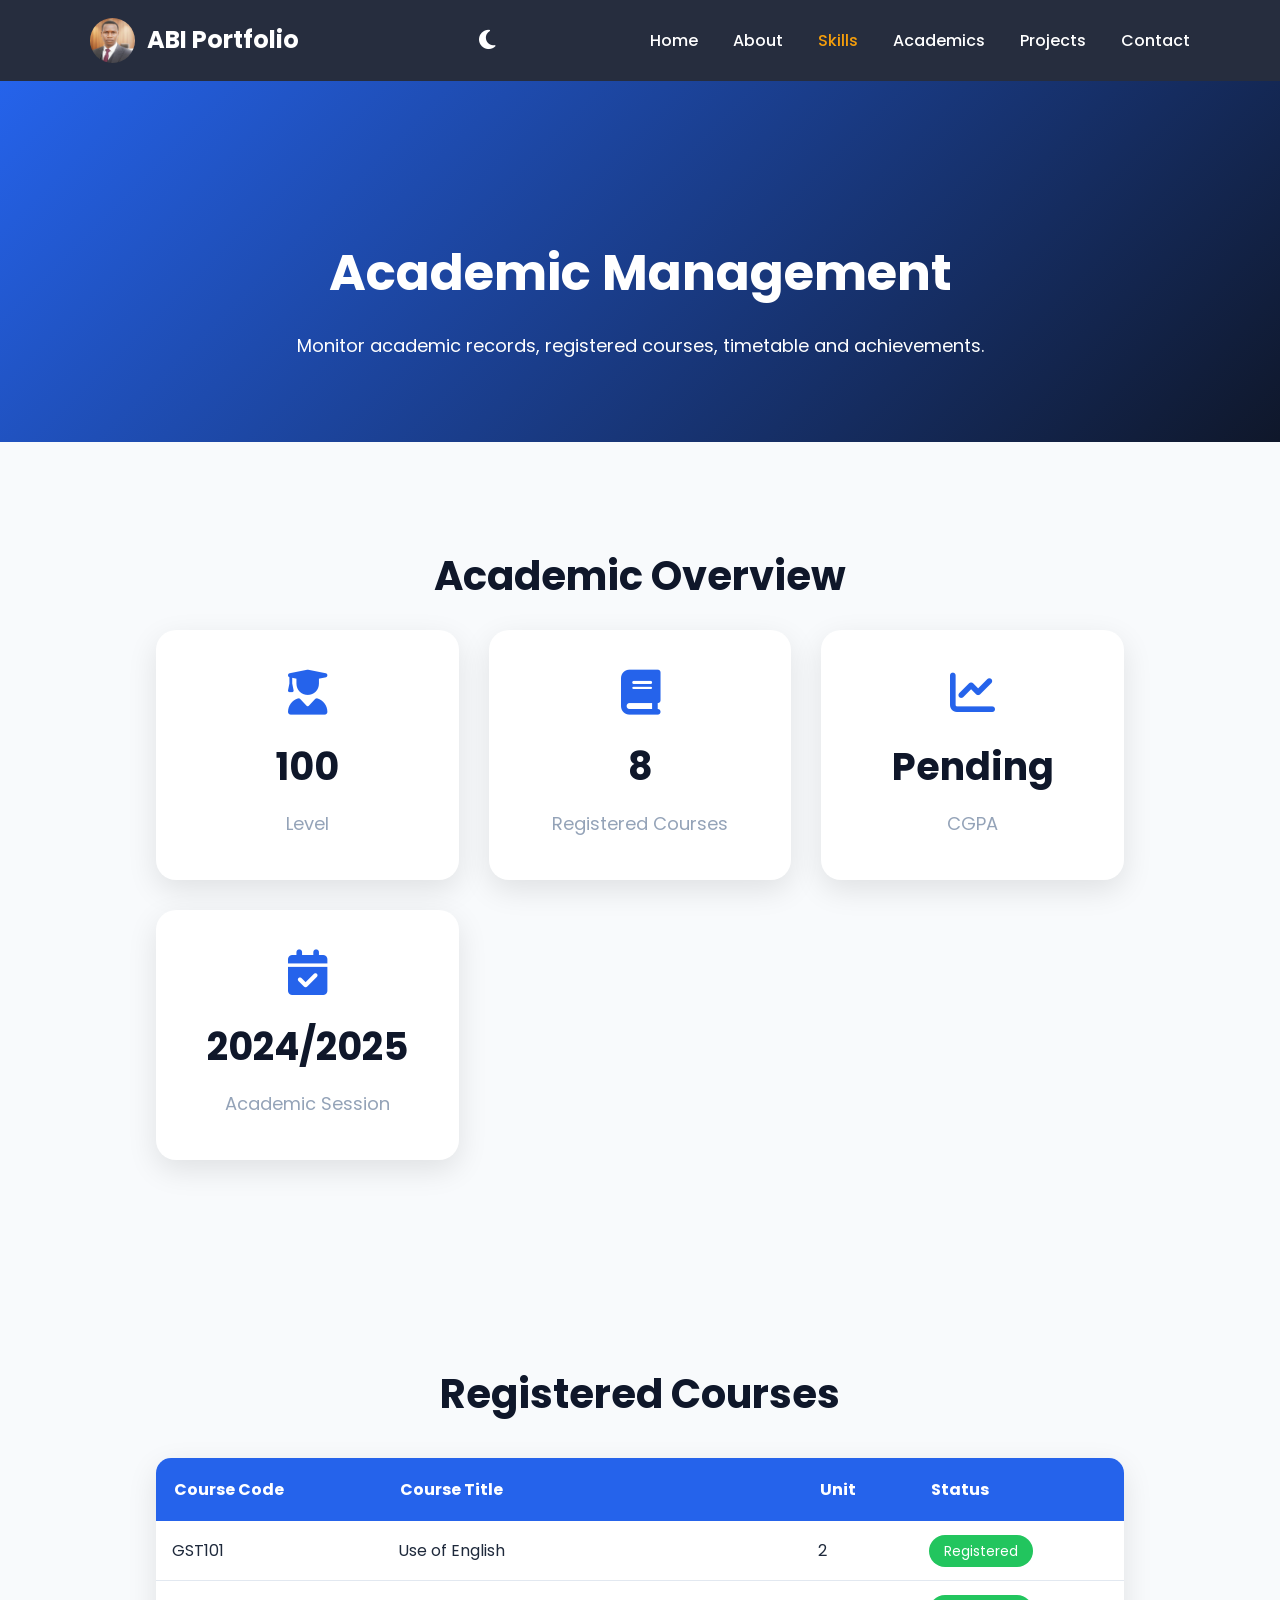
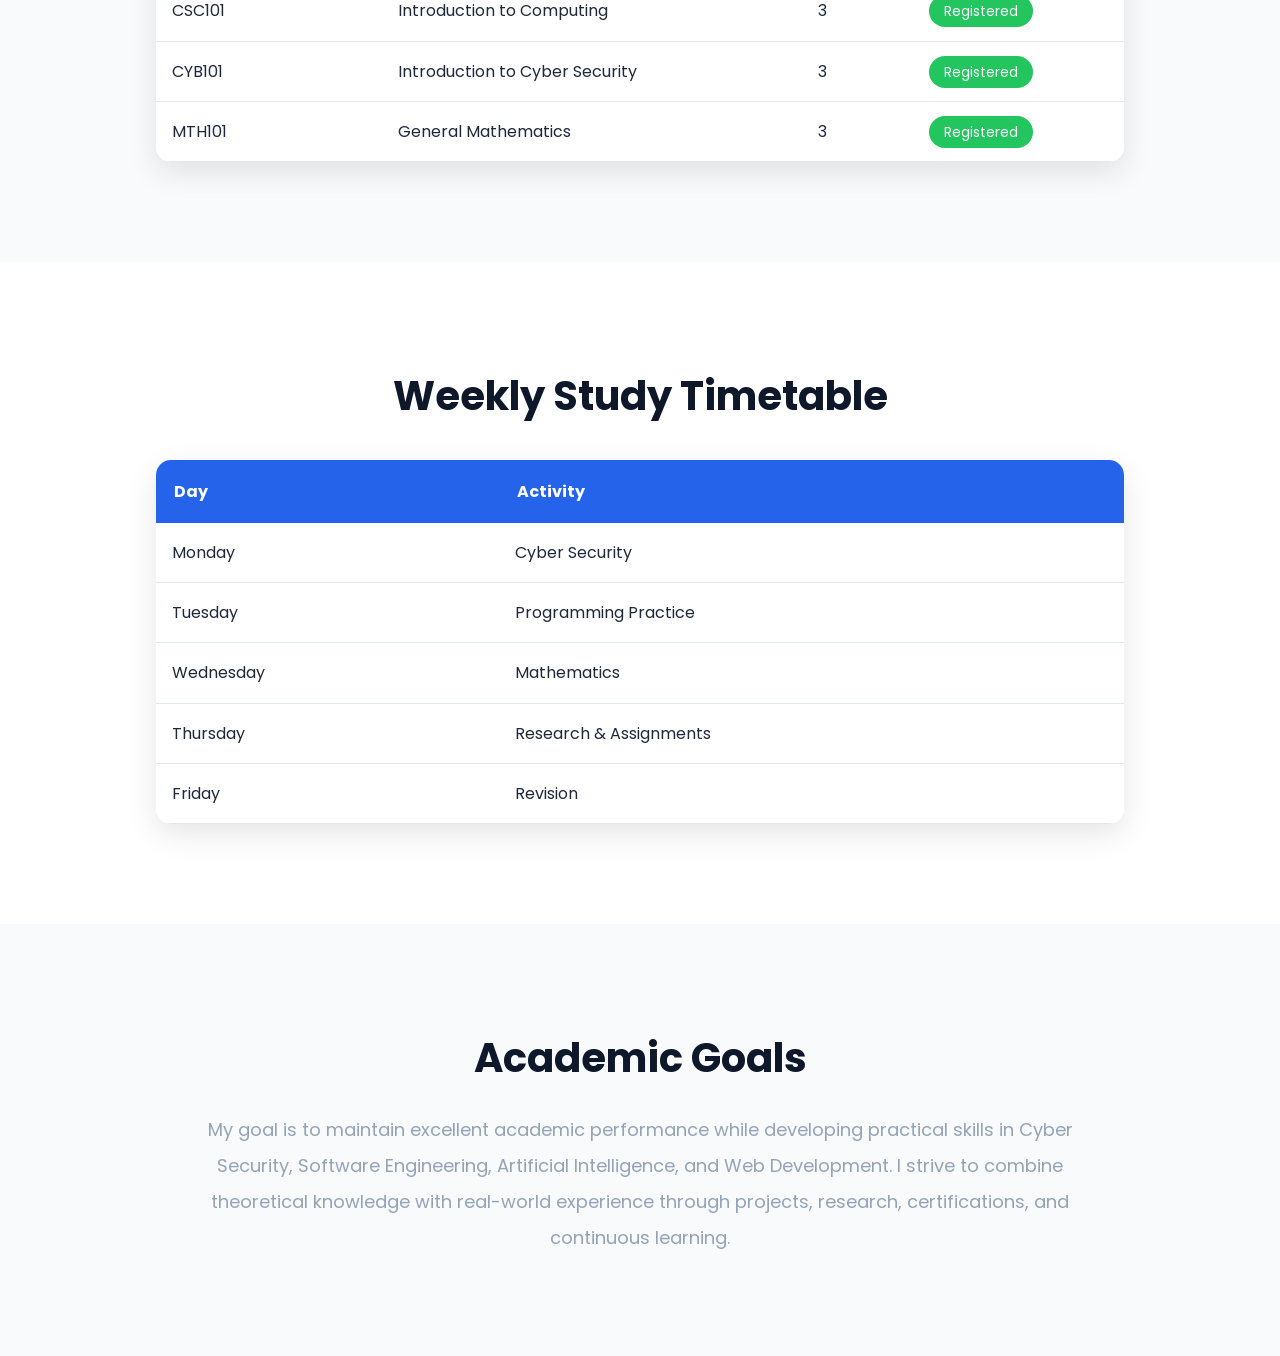
==== academics.html @ 2b416eb4 "Initial commit" ====
<!DOCTYPE html>
<html lang="en">
<head>
     <meta charset="UTF-8">
    <meta name="viewport" content="width=device-width, initial-scale=1.0">
<meta name="description" content="Academic portfolio of Adamu Bareruwa Ibrahim, a Cyber Security student at Miva Open University.">

<meta name="keywords" content="Cyber Security, Portfolio, Student, Miva Open University, Web Developer, Software Engineering">

<meta name="author" content="Adamu Bareruwa Ibrahim">

<link rel="icon" href="images/logo.png">
    <title>Adamu Bareruwa Ibrahim | Student Portfolio</title>

    <!-- CSS -->
    <link rel="stylesheet" href="css/style.css">

    <!-- Google Font -->
    <link href="https://fonts.googleapis.com/css2?family=Poppins:wght@300;400;500;600;700&display=swap"
        rel="stylesheet">

    <!-- Font Awesome -->
    <link rel="stylesheet"
        href="https://cdnjs.cloudflare.com/ajax/libs/font-awesome/6.7.2/css/all.min.css">
</head>
<body>
    <!-- ================= ACADEMICS BANNER ================= -->
<header>
    <nav class="navbar">

        <div class="logo">
            <img src="images/logo.png" alt="Logo">
            <span>ABI Portfolio</span>
        </div>

        <div class="theme-toggle">
            <i class="fas fa-moon"></i>
        </div>

        <ul class="nav-links">
            <li><a href="index.html">Home</a></li>
            <li><a href="about.html">About</a></li>
            <li><a href="skills.html" class="active">Skills</a></li>
            <li><a href="academics.html">Academics</a></li>
            <li><a href="projects.html">Projects</a></li>
            <li><a href="contact.html">Contact</a></li>
        </ul>

        <div class="menu-btn">
            <i class="fas fa-bars"></i>
        </div>

    </nav>
</header>
<section class="page-banner">

    <div class="container">

        <h1>Academic Management</h1>

        <p>
            Monitor academic records, registered courses, timetable and achievements.
        </p>

    </div>

</section>
<section class="academic-summary">

    <div class="container">

        <h2 class="section-title">Academic Overview</h2>

        <div class="stat-container">

            <div class="card">
                <i class="fas fa-user-graduate"></i>
                <h3>100</h3>
                <p>Level</p>
            </div>

            <div class="card">
                <i class="fas fa-book"></i>
                <h3>8</h3>
                <p>Registered Courses</p>
            </div>

            <div class="card">
                <i class="fas fa-chart-line"></i>
                <h3>Pending</h3>
                <p>CGPA</p>
            </div>

            <div class="card">
                <i class="fas fa-calendar-check"></i>
                <h3>2024/2025</h3>
                <p>Academic Session</p>
            </div>

        </div>

    </div>

</section>
<section class="courses">

    <div class="container">

        <h2 class="section-title">Registered Courses</h2>

        <div class="table-container">

            <table>

                <thead>

                    <tr>

                        <th>Course Code</th>
                        <th>Course Title</th>
                        <th>Unit</th>
                        <th>Status</th>

                    </tr>

                </thead>

                <tbody>

                    <tr>
                        <td>GST101</td>
                        <td>Use of English</td>
                        <td>2</td>
                        <td><span class="status">Registered</span></td>
                    </tr>

                    <tr>
                        <td>CSC101</td>
                        <td>Introduction to Computing</td>
                        <td>3</td>
                        <td><span class="status">Registered</span></td>
                    </tr>

                    <tr>
                        <td>CYB101</td>
                        <td>Introduction to Cyber Security</td>
                        <td>3</td>
                      <td><span class="status">Registered</span></td>
                    </tr>

                    <tr>
                        <td>MTH101</td>
                        <td>General Mathematics</td>
                        <td>3</td>
                       <td><span class="status">Registered</span></td>
                    </tr>

                </tbody>

            </table>

        </div>

    </div>

</section>
<section class="timetable">

    <div class="container">

        <h2 class="section-title">Weekly Study Timetable</h2>

        <div class="table-container">

            <table>

                <thead>

                    <tr>

                        <th>Day</th>
                        <th>Activity</th>

                    </tr>

                </thead>

                <tbody>

                    <tr>
                        <td>Monday</td>
                        <td>Cyber Security</td>
                    </tr>

                    <tr>
                        <td>Tuesday</td>
                        <td>Programming Practice</td>
                    </tr>

                    <tr>
                        <td>Wednesday</td>
                        <td>Mathematics</td>
                    </tr>

                    <tr>
                        <td>Thursday</td>
                        <td>Research & Assignments</td>
                    </tr>

                    <tr>
                        <td>Friday</td>
                        <td>Revision</td>
                    </tr>

                </tbody>

            </table>

        </div>

    </div>

</section>
<section class="career-objective">

    <div class="container">

        <h2 class="section-title">

            Academic Goals

        </h2>

        <p>

            My goal is to maintain excellent academic performance while developing
            practical skills in Cyber Security, Software Engineering, Artificial
            Intelligence, and Web Development. I strive to combine theoretical
            knowledge with real-world experience through projects, research,
            certifications, and continuous learning.

        </p>

    </div>

</section>

</body>
</html>
---- css/style.css ----
/* ===========================================================
   STUDENT PORTFOLIO WEBSITE
   Author: Adamu Bareruwa Ibrahim
   Version: 1.0
=========================================================== */


/* ==============================
   GOOGLE FONT
============================== */

@import url('https://fonts.googleapis.com/css2?family=Poppins:wght@300;400;500;600;700;800&display=swap');


/* ==============================
   CSS VARIABLES
============================== */

:root{

    --primary:#2563eb;

    --secondary:#0f172a;

    --accent:#f59e0b;

    --success:#22c55e;

    --danger:#ef4444;

    --white:#ffffff;

    --light:#f8fafc;

    --gray:#94a3b8;

    --text:#1e293b;

    --card:#ffffff;

    --shadow:0 10px 30px rgba(0,0,0,.10);

    --radius:15px;

    --transition:.35s ease;

}


/* Dark Theme */

body.dark{

    --light:#0f172a;

    --text:#f8fafc;

    --card:#1e293b;

    --gray:#cbd5e1;

}


/* ==============================
   RESET
============================== */

*{

    margin:0;

    padding:0;

    box-sizing:border-box;

}


html{

    scroll-behavior:smooth;

}


body{

    font-family:'Poppins',sans-serif;

    background:var(--light);

    color:var(--text);

    transition:.4s;

    line-height:1.7;

}


img{

    max-width:100%;

    display:block;

}


ul{

    list-style:none;

}


a{

    text-decoration:none;

    color:inherit;

}


button{

    cursor:pointer;

    border:none;

    outline:none;

}


input,
textarea{

    font-family:'Poppins',sans-serif;

}


/* ==============================
   REUSABLE CLASSES
============================== */

.container{

    width:90%;

    max-width:1200px;

    margin:auto;

}


.section{

    padding:90px 0;

}


.section-title{

    font-size:40px;

    text-align:center;

    margin-bottom:20px;

    color:var(--secondary);

}


.section-subtitle{

    text-align:center;

    color:var(--gray);

    margin-bottom:60px;

}

/* ==============================
   CUSTOM SCROLLBAR
============================== */

::-webkit-scrollbar{

    width:10px;

}

::-webkit-scrollbar-track{

    background:var(--light);

}

::-webkit-scrollbar-thumb{

    background:var(--primary);

    border-radius:20px;

}

::-webkit-scrollbar-thumb:hover{

    background:#1d4ed8;

}


/* ==============================
   TEXT SELECTION
============================== */

::selection{

    background:var(--primary);

    color:white;

}

/* ==============================
   PROGRESS BAR
============================== */

.scroll-progress{
    position:fixed;
    top:0;
    left:0;
    width:0;
    height:5px;
    background:linear-gradient(to right,var(--primary),var(--accent));
    z-index:99999;
}
/* ==============================
   HEADER
============================== */

header{

  /*  position:fixed;*/

    top:0;

    left:0;

    width:100%;

    z-index:999;

    background:rgba(15,23,42,.90);

    backdrop-filter:blur(12px);

}


.navbar{

    display:flex;

    justify-content:space-between;

    align-items:center;

    padding:18px 7%;

}


.logo{

    display:flex;

    align-items:center;

    gap:12px;

    color:white;

    font-size:24px;

    font-weight:700;

}


.logo img{

    width:45px;

    height:45px;

    border-radius:50%;

}

/* ===========================================================
   NAVIGATION MENU
=========================================================== */

.nav-links{

    display:flex;

    align-items:center;

    gap:35px;

}

.nav-links li{

    position:relative;

}

.nav-links a{

    color:white;

    font-size:16px;

    font-weight:500;

    transition:var(--transition);

}

.nav-links a:hover{

    color:var(--accent);

}

.nav-links a.active{

    color:var(--accent);

}

.nav-links a::after{

    content:"";

    position:absolute;

    left:0;

    bottom:-8px;

    width:0;

    height:3px;

    background:var(--accent);

    border-radius:20px;

    transition:var(--transition);

}

.nav-links a:hover::after{

    width:100%;

}

.menu-btn{

    display:none;

    color:white;

    font-size:28px;

    cursor:pointer;

}

.theme-toggle{

    color:white;

    font-size:22px;

    cursor:pointer;

    margin-left:25px;

    transition:var(--transition);

}

.theme-toggle:hover{

    color:var(--accent);

}

/* ===========================================================
   HERO SECTION
=========================================================== */

.hero{

    min-height:100vh;

    display:grid;

    grid-template-columns:1fr 1fr;

    align-items:center;

    gap:60px;

    padding:120px 8% 80px;

}

.hero-text h3{

    color:var(--primary);

    font-size:25px;

    margin-bottom:10px;

}

.hero-text h1{

    font-size:60px;

    line-height:1.2;

    margin-bottom:15px;

}

.hero-text h2{

    color:var(--gray);

    font-size:28px;

    margin-bottom:25px;

}

.hero-text p{

    font-size:18px;

    color:var(--text);

    margin-bottom:35px;

}
/* ===========================================================
   HERO BUTTONS
=========================================================== */

.hero-buttons{

    display:flex;

    flex-wrap:wrap;

    gap:15px;

    margin-bottom:30px;

}

.btn{

    display:inline-flex;

    align-items:center;

    justify-content:center;

    gap:10px;

    padding:15px 30px;

    border-radius:50px;

    background:var(--primary);

    color:white;

    font-weight:600;

    transition:var(--transition);

    box-shadow:var(--shadow);

}

.btn:hover{

    transform:translateY(-6px);

    background:#1d4ed8;

}

.btn-outline{

    background:transparent;

    border:2px solid var(--primary);

    color:var(--primary);

}

.btn-outline:hover{

    color:white;

    background:var(--primary);

}
/* ===========================================================
   SOCIAL ICONS
=========================================================== */

.social-icons{

    display:flex;

    gap:20px;

}

.social-icons a{

    width:55px;

    height:55px;

    display:flex;

    justify-content:center;

    align-items:center;

    border-radius:50%;

    background:var(--card);

    color:var(--primary);

    font-size:22px;

    box-shadow:var(--shadow);

    transition:var(--transition);

}

.social-icons a:hover{

    transform:translateY(-8px) rotate(360deg);

    background:var(--primary);

    color:white;

}
/* ===========================================================
   HERO IMAGE
=========================================================== */

.hero-image{

    display:flex;

    justify-content:center;

}

.hero-image img{

    width:370px;

    height:370px;

    object-fit:cover;

    border-radius:50%;

    border:8px solid var(--primary);

    box-shadow:0 20px 40px rgba(37,99,235,.35);

    animation:float 4s ease-in-out infinite;

}

/* ===========================================================
   ANIMATIONS
=========================================================== */

@keyframes float{

0%{

transform:translateY(0);

}

50%{

transform:translateY(-18px);

}

100%{

transform:translateY(0);

}

}
/* ===========================================================
   PROGRESS BAR ANIMATION
=========================================================== */

@keyframes growBar{

    from{

        width:0;

    }

}
/* ===========================================================
   ABOUT PREVIEW
=========================================================== */

.about-preview{

    padding:100px 8%;

    background:var(--card);

}

.about-preview h2{

    text-align:center;

    font-size:38px;

    color:var(--secondary);

    margin-bottom:25px;

}

.about-preview p{

    max-width:900px;

    margin:auto;

    text-align:center;

    font-size:18px;

    color:var(--gray);

    line-height:2;

}
/* ===========================================================
   STATISTICS
=========================================================== */

.stats{

    padding:100px 8%;

}

.stats h2{

    text-align:center;

    font-size:38px;

    margin-bottom:50px;

}

.stat-container{

    display:grid;

    grid-template-columns:repeat(auto-fit,minmax(220px,1fr));

    gap:30px;

}

/* ===========================================================
   STAT CARDS
=========================================================== */

.card{

    background:var(--card);

    padding:40px 25px;

    border-radius:20px;

    text-align:center;

    box-shadow:var(--shadow);

    transition:var(--transition);

}

.card:hover{

    transform:translateY(-12px);

}

.card i{

    font-size:45px;

    color:var(--primary);

    margin-bottom:20px;

}

.card h3{

    font-size:38px;

    color:var(--secondary);

    margin-bottom:10px;

}

.card p{

    color:var(--gray);

    font-size:18px;

}

/* ===========================================================
   FEATURED SKILLS
=========================================================== */

.skills-home{

    padding:100px 8%;

    background:var(--card);

}

.skills-home h2{

    text-align:center;

    font-size:38px;

    margin-bottom:50px;

}

/* ===========================================================
   SKILLS GRID
=========================================================== */

.skills-grid{

    display:grid;

    grid-template-columns:repeat(auto-fit,minmax(180px,1fr));

    gap:25px;

}

.skills-grid div{

    background:linear-gradient(135deg,var(--primary),#1d4ed8);

    color:white;

    padding:25px;

    border-radius:18px;

    text-align:center;

    font-size:18px;

    font-weight:600;

    transition:var(--transition);

    cursor:pointer;

}

.skills-grid div:hover{

    transform:translateY(-10px);

    box-shadow:var(--shadow);

}

/* ===========================================================
   FOOTER
=========================================================== */

footer{

    background:var(--secondary);

    color:white;

    text-align:center;

    padding:60px 20px;

}

footer h2{

    font-size:30px;

    margin-bottom:10px;

}

footer p{

    color:#cbd5e1;

    margin:10px 0;

}

.social-links{

    display:flex;

    justify-content:center;

    gap:20px;

    margin:25px 0;

}

.social-links a{

    width:50px;

    height:50px;

    display:flex;

    justify-content:center;

    align-items:center;

    border-radius:50%;

    background:white;

    color:var(--primary);

    font-size:20px;

    transition:var(--transition);

}

.social-links a:hover{

    background:var(--accent);

    color:white;

}

/* ===========================================================
   BACK TO TOP BUTTON
=========================================================== */

#topBtn{

    position:fixed;

    bottom:25px;

    right:25px;

    width:50px;

    height:50px;

    border:none;

    border-radius:50%;

    background:var(--primary);

    color:white;

    font-size:20px;

    cursor:pointer;

    display:none;

    box-shadow:var(--shadow);

    transition:var(--transition);

}

#topBtn:hover{

    background:var(--accent);

    transform:translateY(-6px);

}
/* ===========================================================
   RESPONSIVE DESIGN
=========================================================== */
@media(max-width:768px){

.projects-grid{

grid-template-columns:1fr;

}

.project-card img{

height:200px;

}

}

@media(max-width:992px){

.hero{

grid-template-columns:1fr;

text-align:center;

}

.hero-buttons{

justify-content:center;

}

.social-icons{

justify-content:center;

}

.hero-image{

margin-top:40px;

}

}

@media(max-width:768px){

.menu-btn{

display:block;

}

.nav-links{

display:none;

position:absolute;

top:80px;

right:5%;

width:220px;

padding:20px;

background:var(--secondary);

border-radius:15px;

flex-direction:column;

}

.nav-links.show{

display:flex;

}

.hero h1{

font-size:42px;

}

.hero h2{

font-size:22px;

}

}

@media(max-width:480px){

.hero{

padding-top:140px;

}

.hero h1{

font-size:34px;

}

.hero-image img{

width:260px;

height:260px;

}

.section-title{

font-size:30px;

}

}
@media(max-width:768px){

.about-grid{

grid-template-columns:1fr;

text-align:center;

}

.about-image img{

width:250px;

height:250px;

}

.page-banner h1{

font-size:38px;

}

}
@media(max-width:768px){

.skill-title{

flex-direction:column;

gap:8px;

}

}
@media(max-width:768px){

table{

font-size:14px;

}

table th,
table td{

padding:12px;

}

}

/* ==========================================
   BUTTON RIPPLE EFFECT
========================================== */

.btn{

position:relative;

overflow:hidden;

}

.ripple{

position:absolute;

border-radius:50%;

transform:scale(0);

background:rgba(255,255,255,.5);

animation:ripple .6s linear;

pointer-events:none;

}

@keyframes ripple{

to{

transform:scale(4);

opacity:0;

}

}
/* ===========================================================
   PAGE BANNER
=========================================================== */

.page-banner{

    background:linear-gradient(135deg,var(--primary),var(--secondary));

    color:white;

    text-align:center;

    padding:150px 20px 80px;

}

.page-banner h1{

    font-size:50px;

    margin-bottom:15px;

}

.page-banner p{

    font-size:18px;

    max-width:700px;

    margin:auto;

}


/* ===========================================================
   ABOUT PAGE
=========================================================== */

.about-page{

    padding:100px 8%;

}

.about-grid{

    display:grid;

    grid-template-columns:1fr 2fr;

    gap:50px;

    align-items:center;

}

.about-image{

    text-align:center;

}

.about-image img{

    width:320px;

    height:320px;

    border-radius:50%;

    object-fit:cover;

    border:8px solid var(--primary);

    box-shadow:var(--shadow);

}

.about-content h2{

    font-size:38px;

    margin-bottom:20px;

}

.about-content p{

    font-size:18px;

    color:var(--gray);

    line-height:2;

}


/* ===========================================================
   PERSONAL INFORMATION
=========================================================== */

.personal-info{

    padding:80px 8%;

    background:var(--card);

}

.info-grid{

    display:grid;

    grid-template-columns:repeat(auto-fit,minmax(250px,1fr));

    gap:25px;

}

.info-card{

    background:var(--light);

    padding:30px;

    border-radius:15px;

    box-shadow:var(--shadow);

    transition:var(--transition);

}

.info-card:hover{

    transform:translateY(-8px);

}

.info-card h3{

    color:var(--primary);

    margin-bottom:10px;

}


/* ===========================================================
   CAREER OBJECTIVE
=========================================================== */

.career-objective{

    padding:100px 8%;

    text-align:center;

}

.career-objective p{

    max-width:900px;

    margin:auto;

    font-size:18px;

    line-height:2;

    color:var(--gray);

}


/* ===========================================================
   EDUCATION TIMELINE
=========================================================== */

.education{

    padding:100px 8%;

    background:var(--card);

}

.timeline{

    border-left:4px solid var(--primary);

    margin-left:20px;

    padding-left:30px;

}

.timeline-item{

    margin-bottom:40px;

}

.timeline-item h3{

    color:var(--primary);

}

.timeline-item span{

    color:var(--accent);

    font-weight:600;

}

.timeline-item p{

    margin-top:10px;

    color:var(--gray);

}


/* ===========================================================
   HOBBIES
=========================================================== */

.hobbies{

    padding:100px 8%;

}
/* ===========================================================
   TECHNICAL SKILLS
=========================================================== */

.technical-skills{

    padding:100px 8%;

}

.skill{

    margin-bottom:35px;

}

.skill-title{

    display:flex;

    justify-content:space-between;

    margin-bottom:10px;

    font-weight:600;

}

.progress{

    width:100%;

    height:12px;

    background:#dbeafe;

    border-radius:50px;

    overflow:hidden;

}

.progress-bar{

    height:100%;
    border-radius:50px;
    animation:growBar 2s ease;
    
}

/* Individual Progress Widths */

.progress-bar.html{

    width:95%;

    background:#e44d26;

}

.progress-bar.css{

    width:90%;

    background:#2965f1;

}

.progress-bar.javascript{

    width:85%;

    background:#f7df1e;

}

.progress-bar.python{

    width:75%;

    background:#3776ab;

}


/* ===========================================================
   SOFT SKILLS
=========================================================== */

.soft-skills{

    padding:100px 8%;

    background:var(--card);

}


/* ===========================================================
   TOOLS SECTION
=========================================================== */

.tools{

    padding:100px 8%;

}


/* ===========================================================
   CERTIFICATIONS
=========================================================== */

.certifications{

    padding:100px 8%;

    background:var(--card);

}

.certifications .card{

    max-width:800px;

    margin:auto;

    text-align:center;

}
/* ===========================================================
   ACADEMIC SUMMARY
=========================================================== */

.academic-summary{

    padding:100px 8%;

}

.academic-summary .card{

    text-align:center;

}
/* ===========================================================
   COURSES
=========================================================== */

.courses{

    padding:100px 8%;

}
/* ===========================================================
   TIMETABLE
=========================================================== */

.timetable{

    padding:100px 8%;

    background:var(--card);

}
/* ===========================================================
   TABLES
=========================================================== */

.table-container{

    overflow-x:auto;

    margin-top:30px;

    border-radius:15px;

    box-shadow:var(--shadow);

}

table{

    width:100%;

    border-collapse:collapse;

    background:var(--card);

}

table thead{

    background:var(--primary);

    color:white;

}

table th{

    padding:18px;

    text-align:left;

}

table td{

    padding:16px;

    border-bottom:1px solid #e2e8f0;

}

table tbody tr{

    transition:var(--transition);

}

table tbody tr:hover{

    background:#eff6ff;

}
.status{

    background:#22c55e;

    color:white;

    padding:6px 15px;

    border-radius:30px;

    font-size:14px;

}
/* ===========================================================
   PROJECTS
=========================================================== */

.projects{

    padding:100px 8%;

}

.projects-grid{

    display:grid;

    grid-template-columns:repeat(auto-fit,minmax(320px,1fr));

    gap:35px;

}
/* ===========================================================
   PROJECT CARD
=========================================================== */

.project-card{

    background:var(--card);

    border-radius:20px;

    overflow:hidden;

    box-shadow:var(--shadow);

    transition:var(--transition);

}

.project-card:hover{

    transform:translateY(-10px);

}
/* ===========================================================
   PROJECT IMAGE
=========================================================== */

.project-card img{

    width:100%;

    height:220px;

    object-fit:cover;

    transition:.5s;

}

.project-card:hover img{

    transform:scale(1.08);

}
/* ===========================================================
   PROJECT CONTENT
=========================================================== */

.project-content{

    padding:25px;

}

.project-content h3{

    margin-bottom:15px;

    color:var(--secondary);

}

.project-content p{

    color:var(--gray);

    margin-bottom:15px;

    line-height:1.8;

}

.project-content h4{

    color:var(--primary);

    margin-bottom:10px;

}
/* ===========================================================
   PROJECT BUTTONS
=========================================================== */

.project-buttons{

    display:flex;

    gap:15px;

    flex-wrap:wrap;

    margin-top:20px;

}
/* ===========================================================
   CONTACT PAGE
=========================================================== */

.contact-info,
.contact-form,
.social-section{

padding:100px 8%;

}

.contact-form{

background:var(--card);

}

.contact-form form{

max-width:700px;

margin:auto;

display:flex;

flex-direction:column;

gap:20px;

}

.contact-form input,
.contact-form textarea{

padding:16px;

border:1px solid #d1d5db;

border-radius:10px;

font-size:16px;

background:var(--light);

color:var(--text);

}

.contact-form textarea{

resize:vertical;

min-height:150px;

}

.contact-form input:focus,
.contact-form textarea:focus{

outline:none;

border-color:var(--primary);

box-shadow:0 0 10px rgba(37,99,235,.2);

}

.contact-form button{

align-self:flex-start;

}
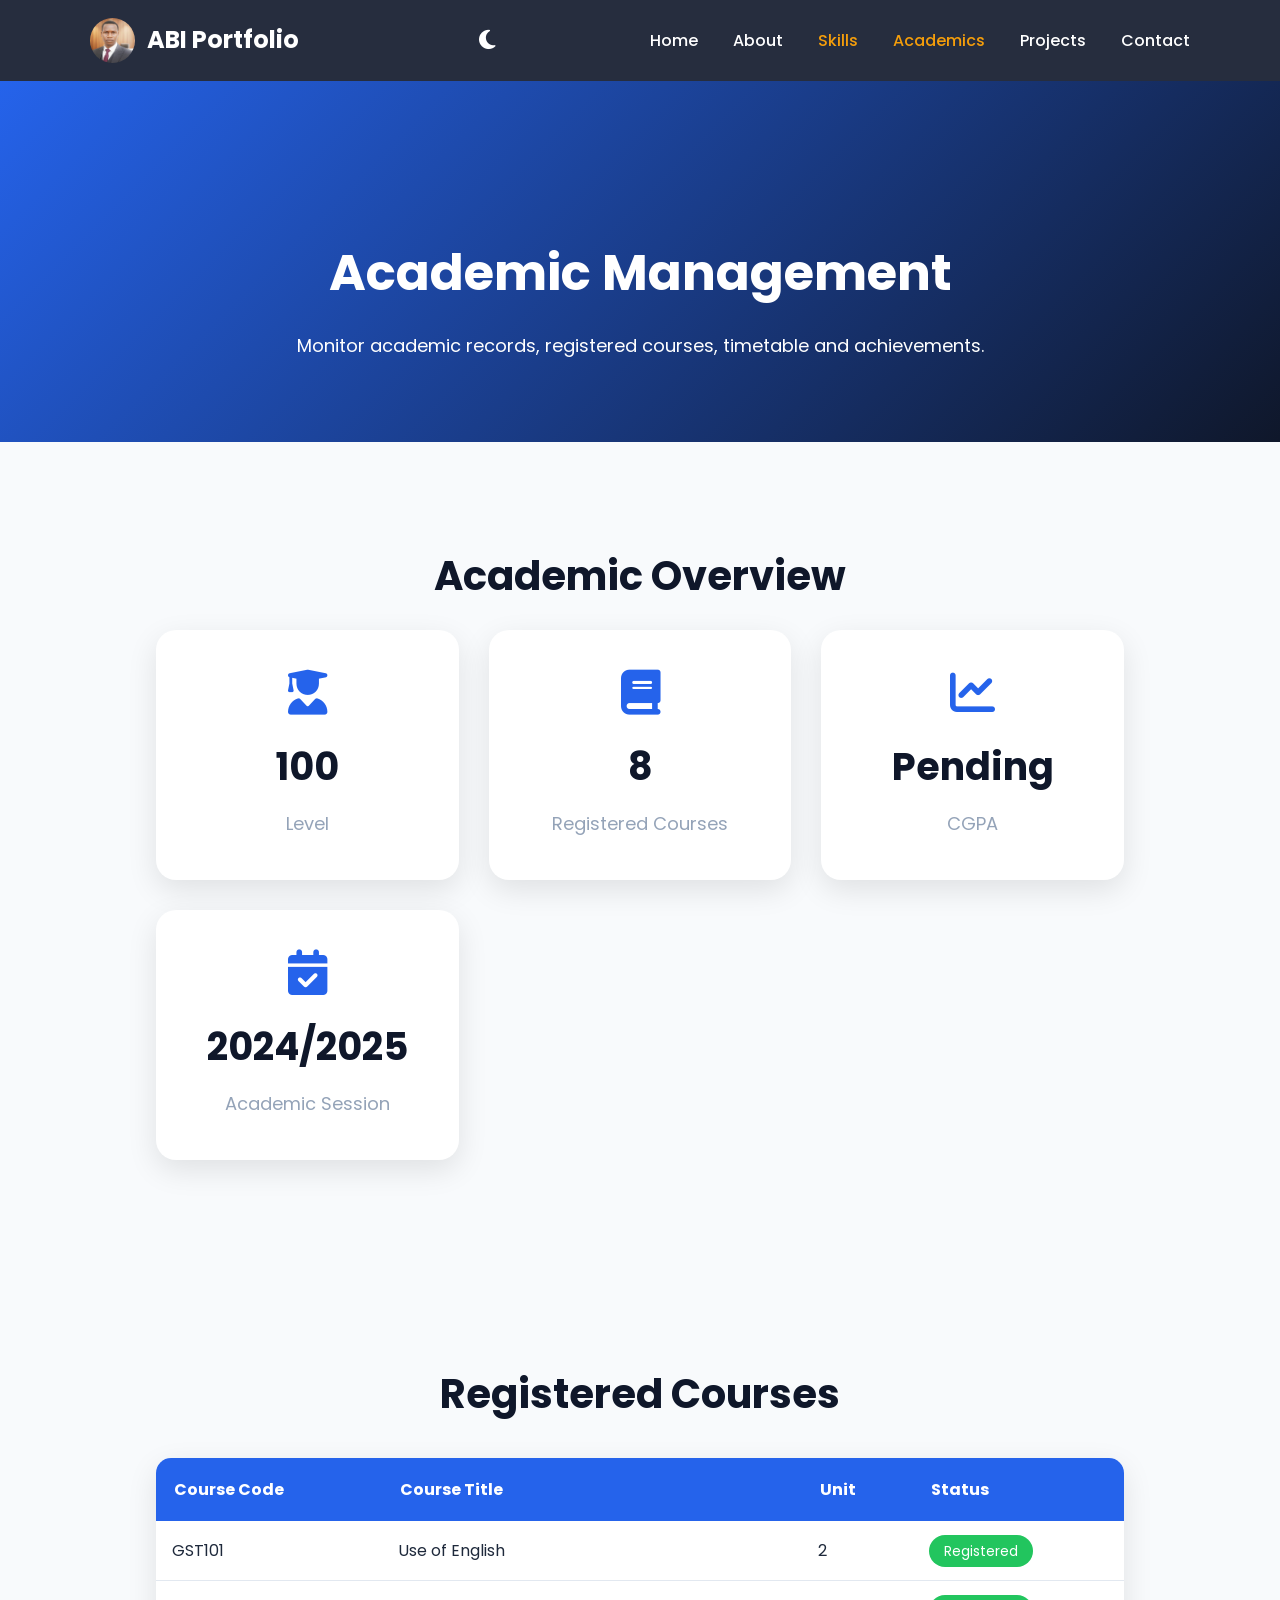
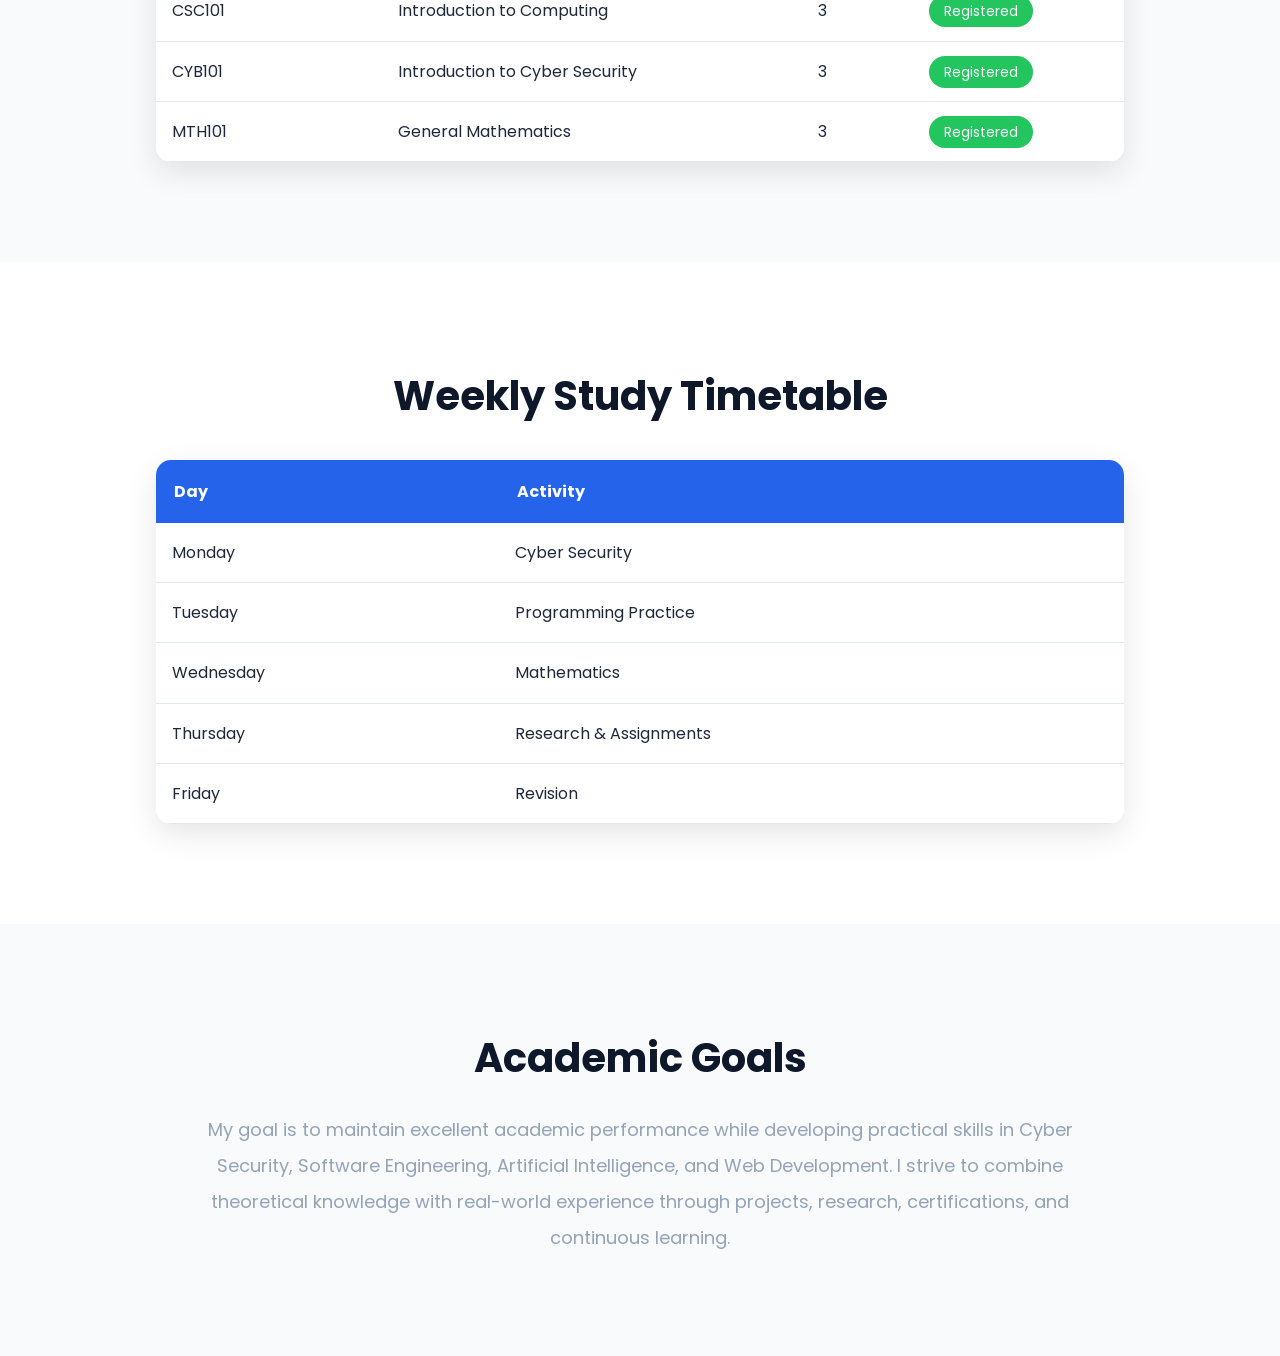
==== commit 179640ab: "Update academics.html" ====
--- a/academics.html
+++ b/academics.html
@@ -244,6 +244,6 @@
     </div>
 
 </section>
-
+<script src="js/script.js"></script>
 </body>
 </html>
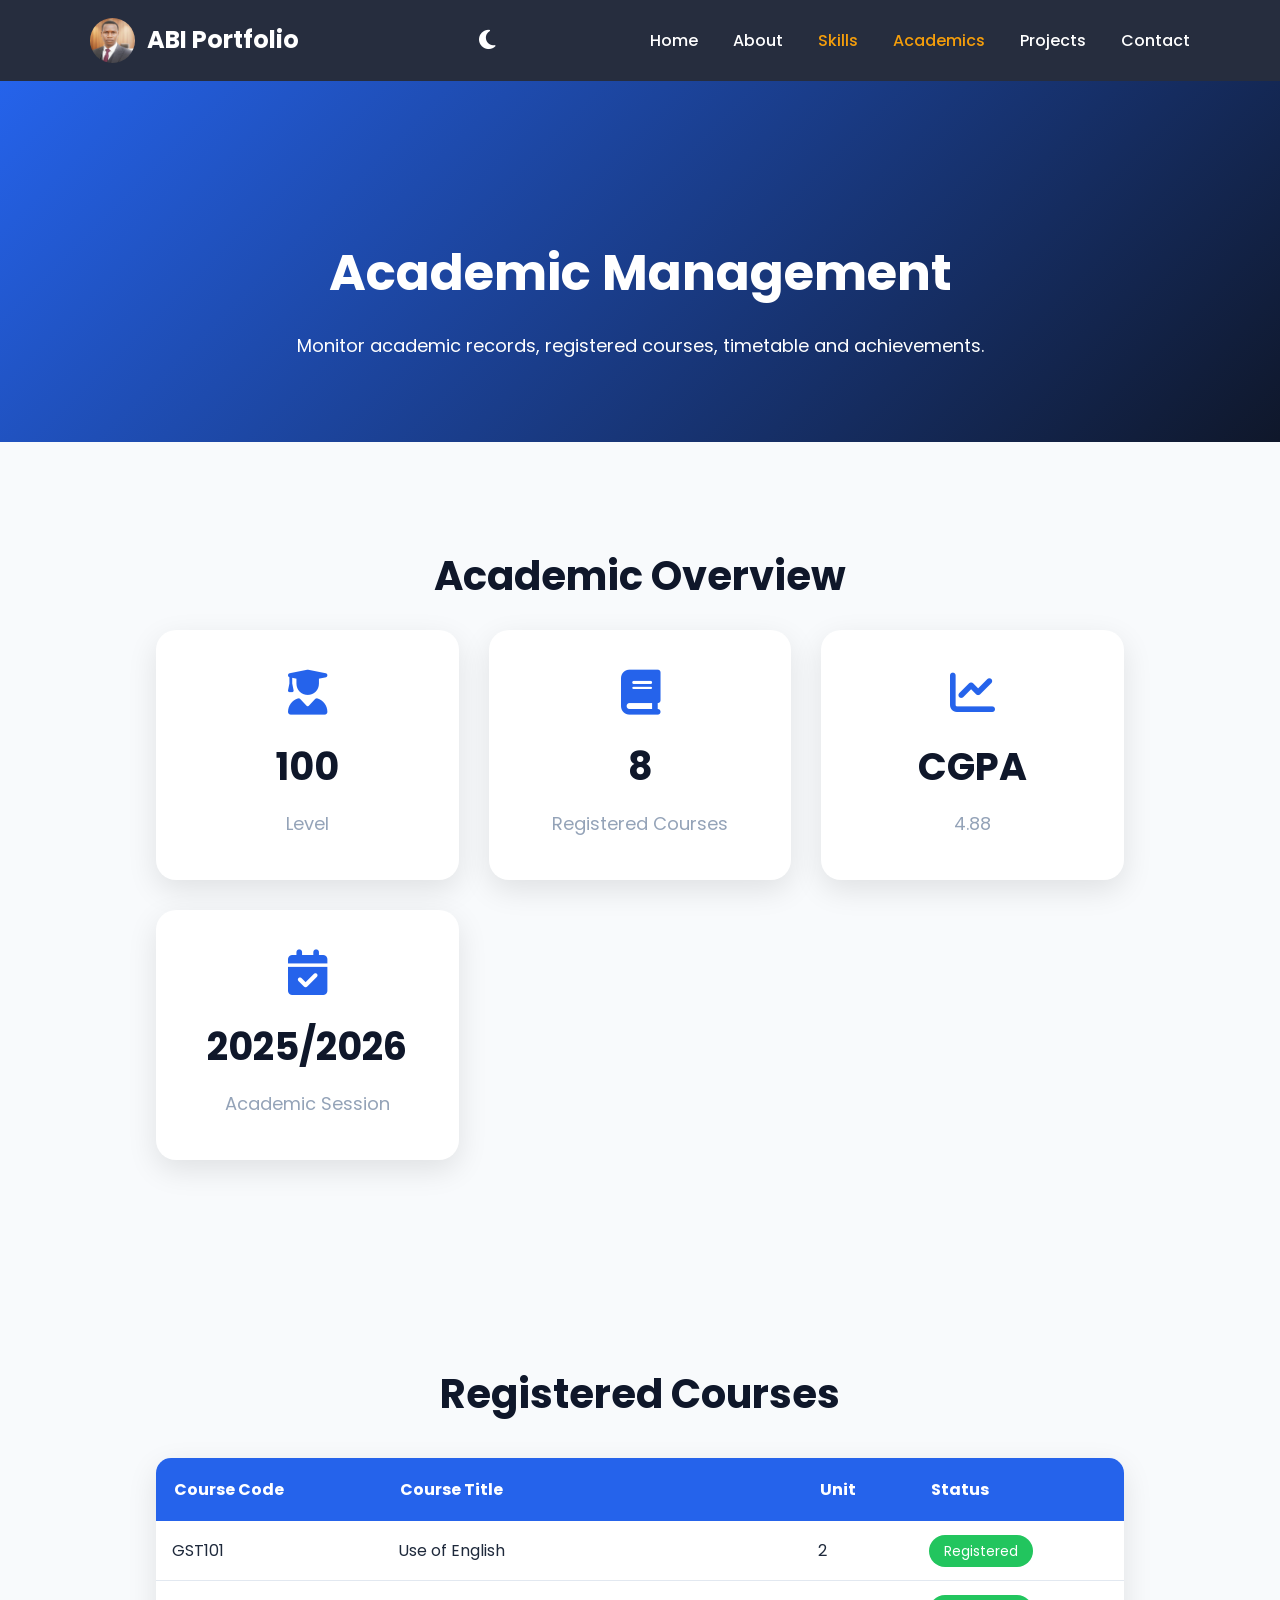
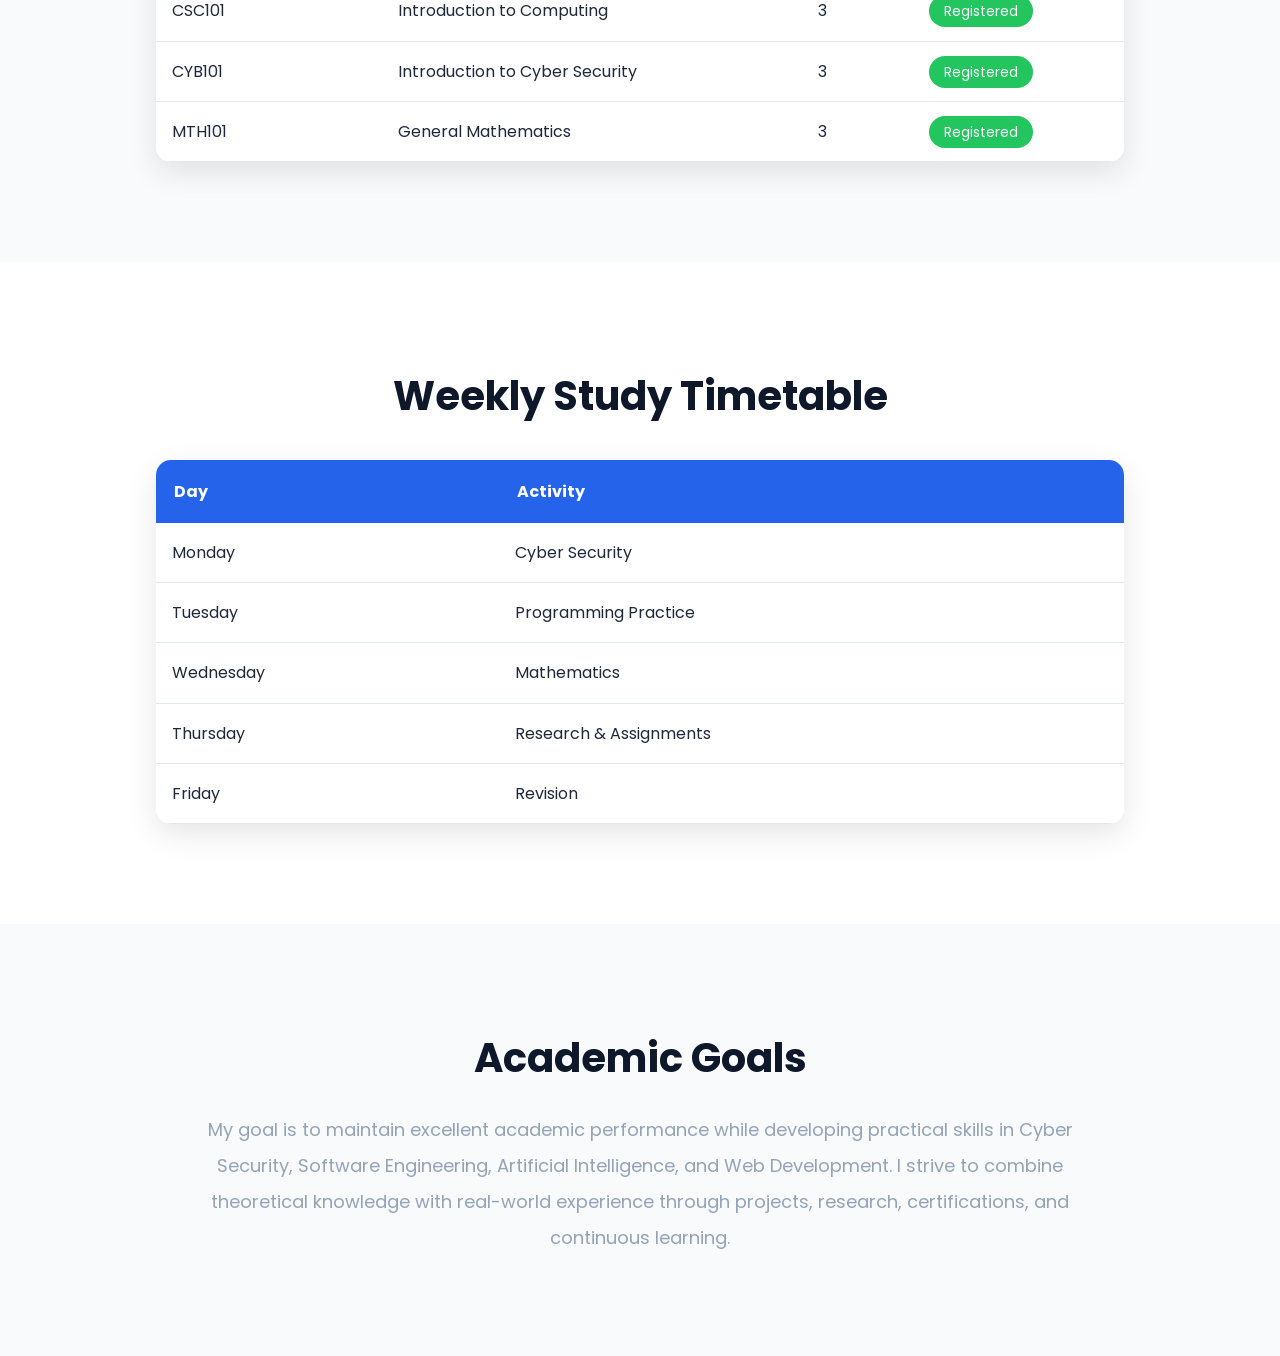
==== commit 7b241035: "Update academics.html" ====
--- a/academics.html
+++ b/academics.html
@@ -87,13 +87,13 @@
 
             <div class="card">
                 <i class="fas fa-chart-line"></i>
-                <h3>Pending</h3>
-                <p>CGPA</p>
+                <h3>CGPA</h3>
+                <p>4.88</p>
             </div>
 
             <div class="card">
                 <i class="fas fa-calendar-check"></i>
-                <h3>2024/2025</h3>
+                <h3>2025/2026</h3>
                 <p>Academic Session</p>
             </div>
 
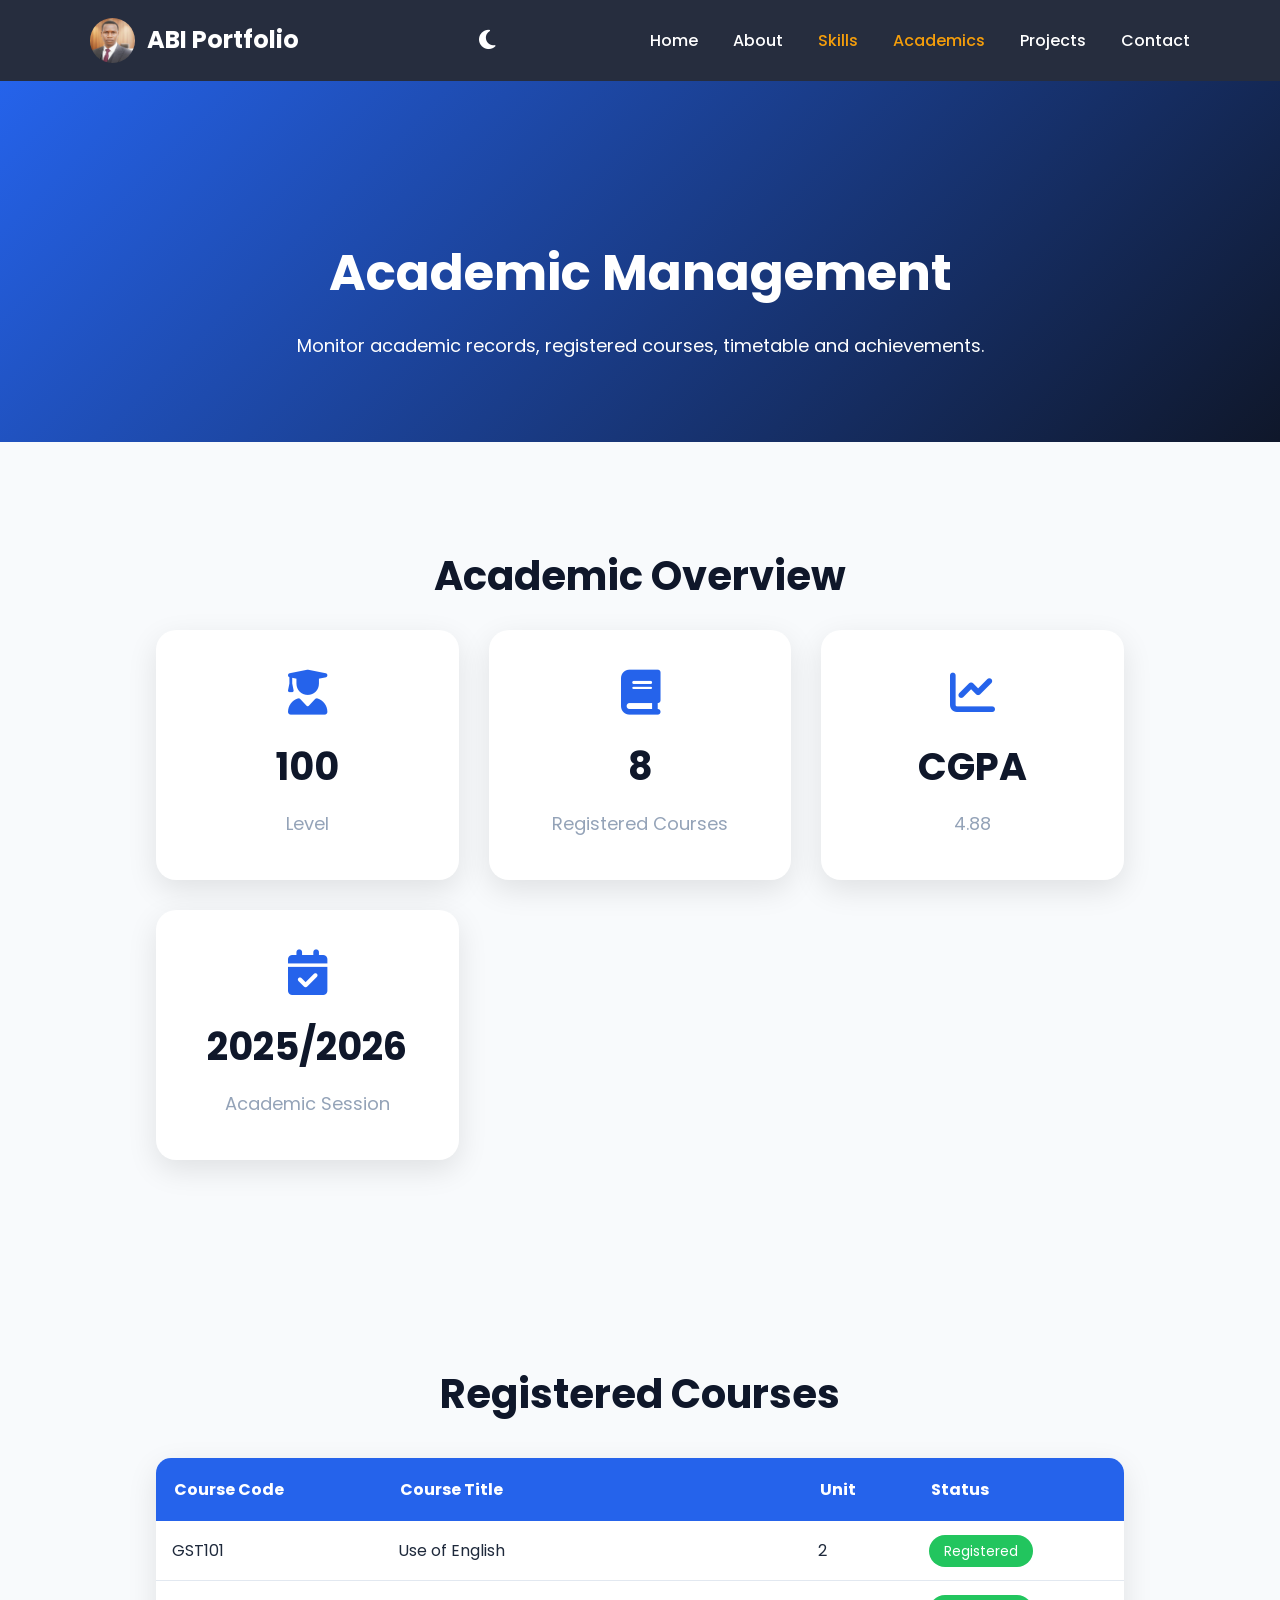
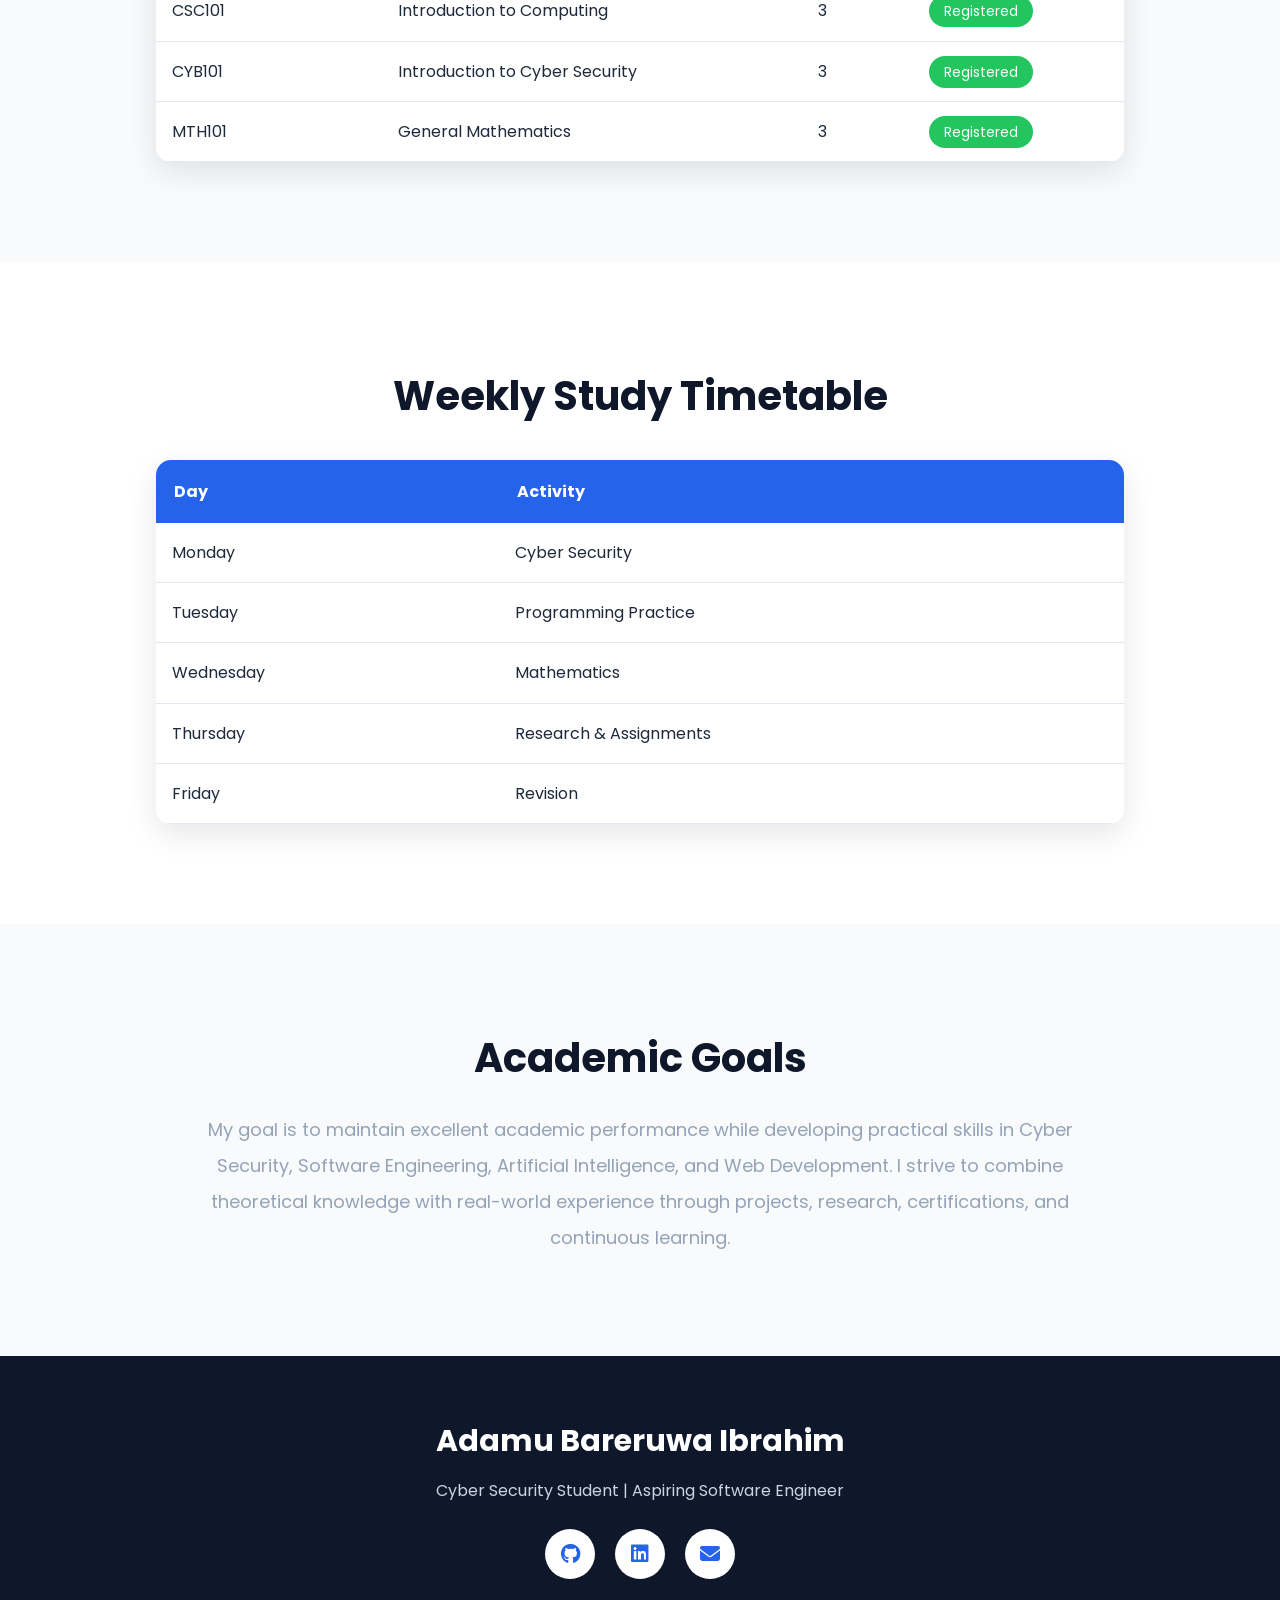
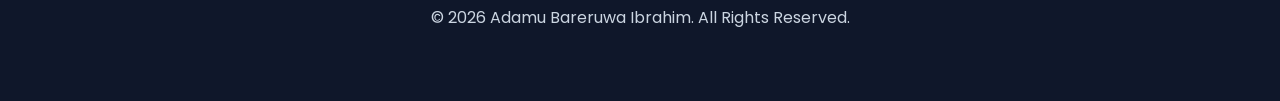
==== commit 8d1dd545: "Update academics.html" ====
--- a/academics.html
+++ b/academics.html
@@ -244,6 +244,31 @@
     </div>
 
 </section>
+<footer>
+
+    <h2>Adamu Bareruwa Ibrahim</h2>
+
+    <p>Cyber Security Student | Aspiring Software Engineer</p>
+
+    <div class="social-links">
+
+        <a href="#"><i class="fab fa-github"></i></a>
+
+        <a href="#"><i class="fab fa-linkedin"></i></a>
+
+        <a href="#"><i class="fas fa-envelope"></i></a>
+
+    </div>
+
+    <p>
+
+        © 2026 Adamu Bareruwa Ibrahim.
+
+        All Rights Reserved.
+
+    </p>
+
+</footer>
 <script src="js/script.js"></script>
 </body>
 </html>
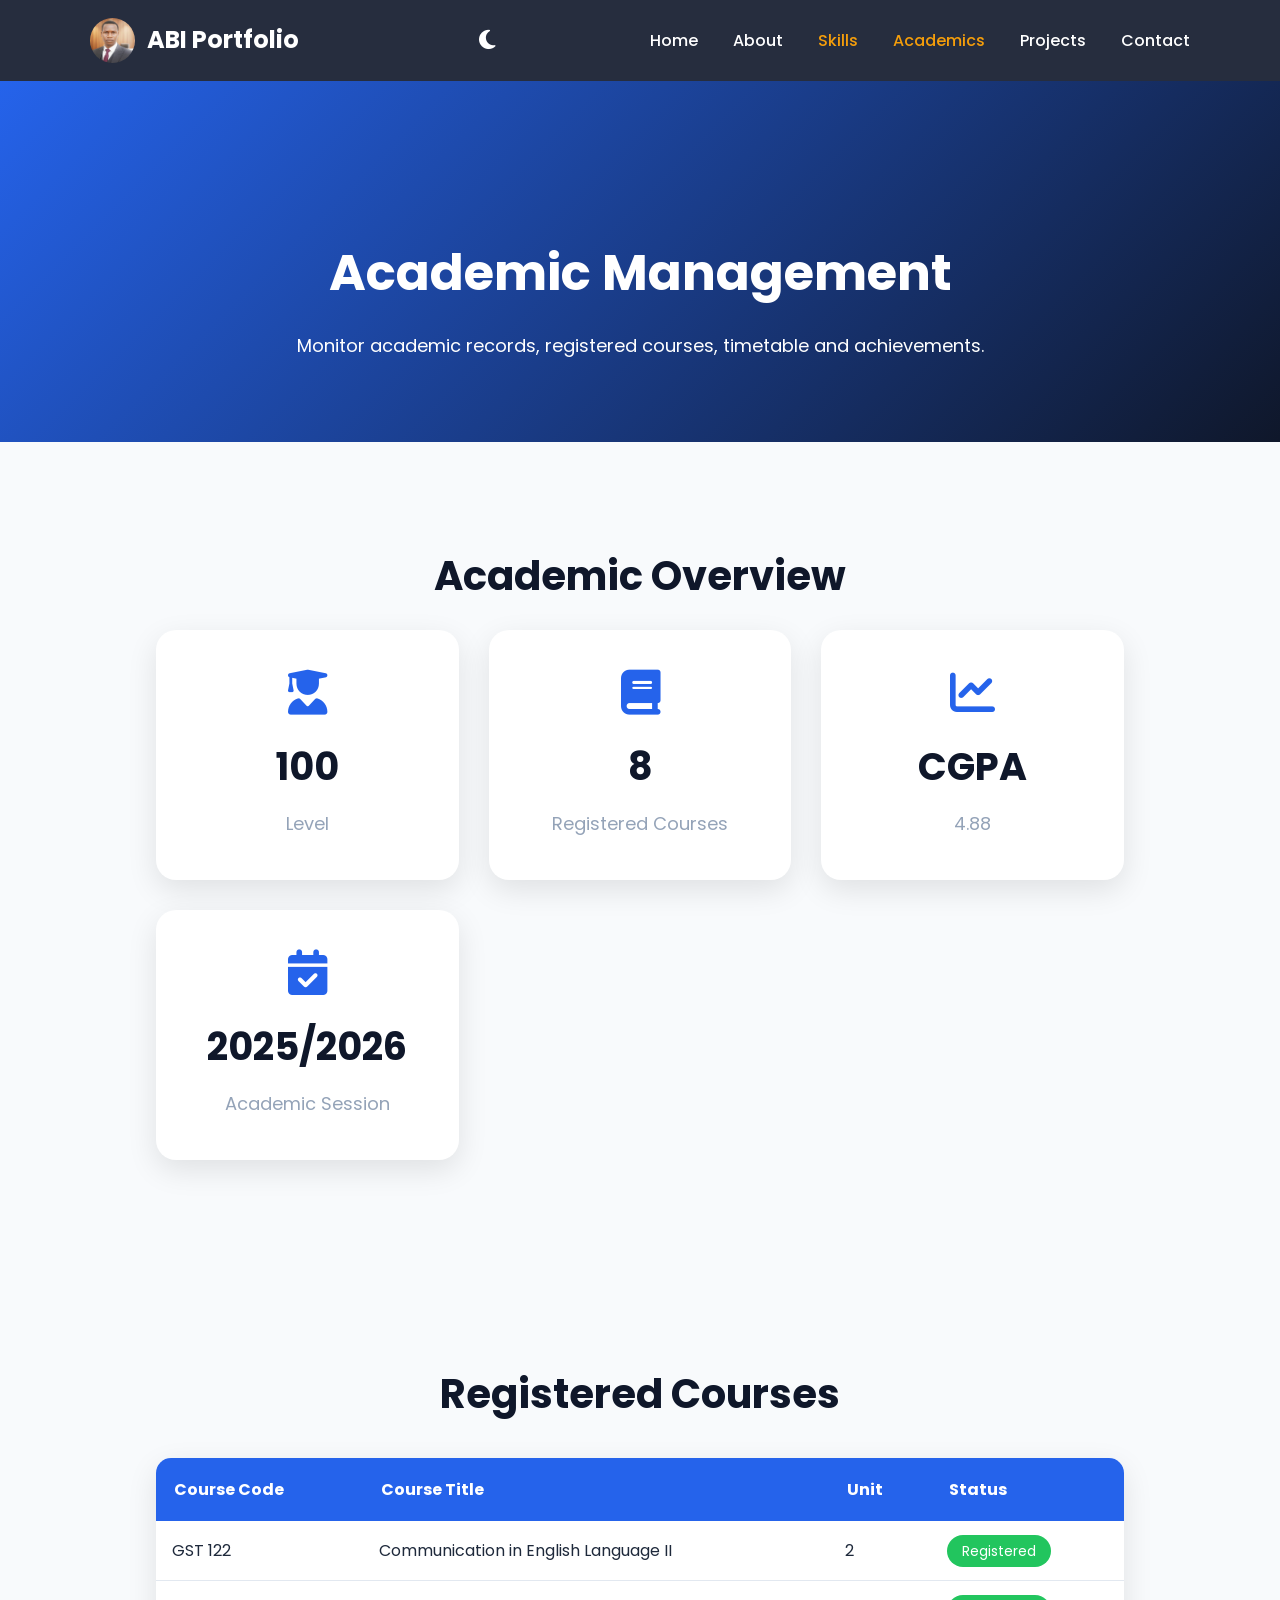
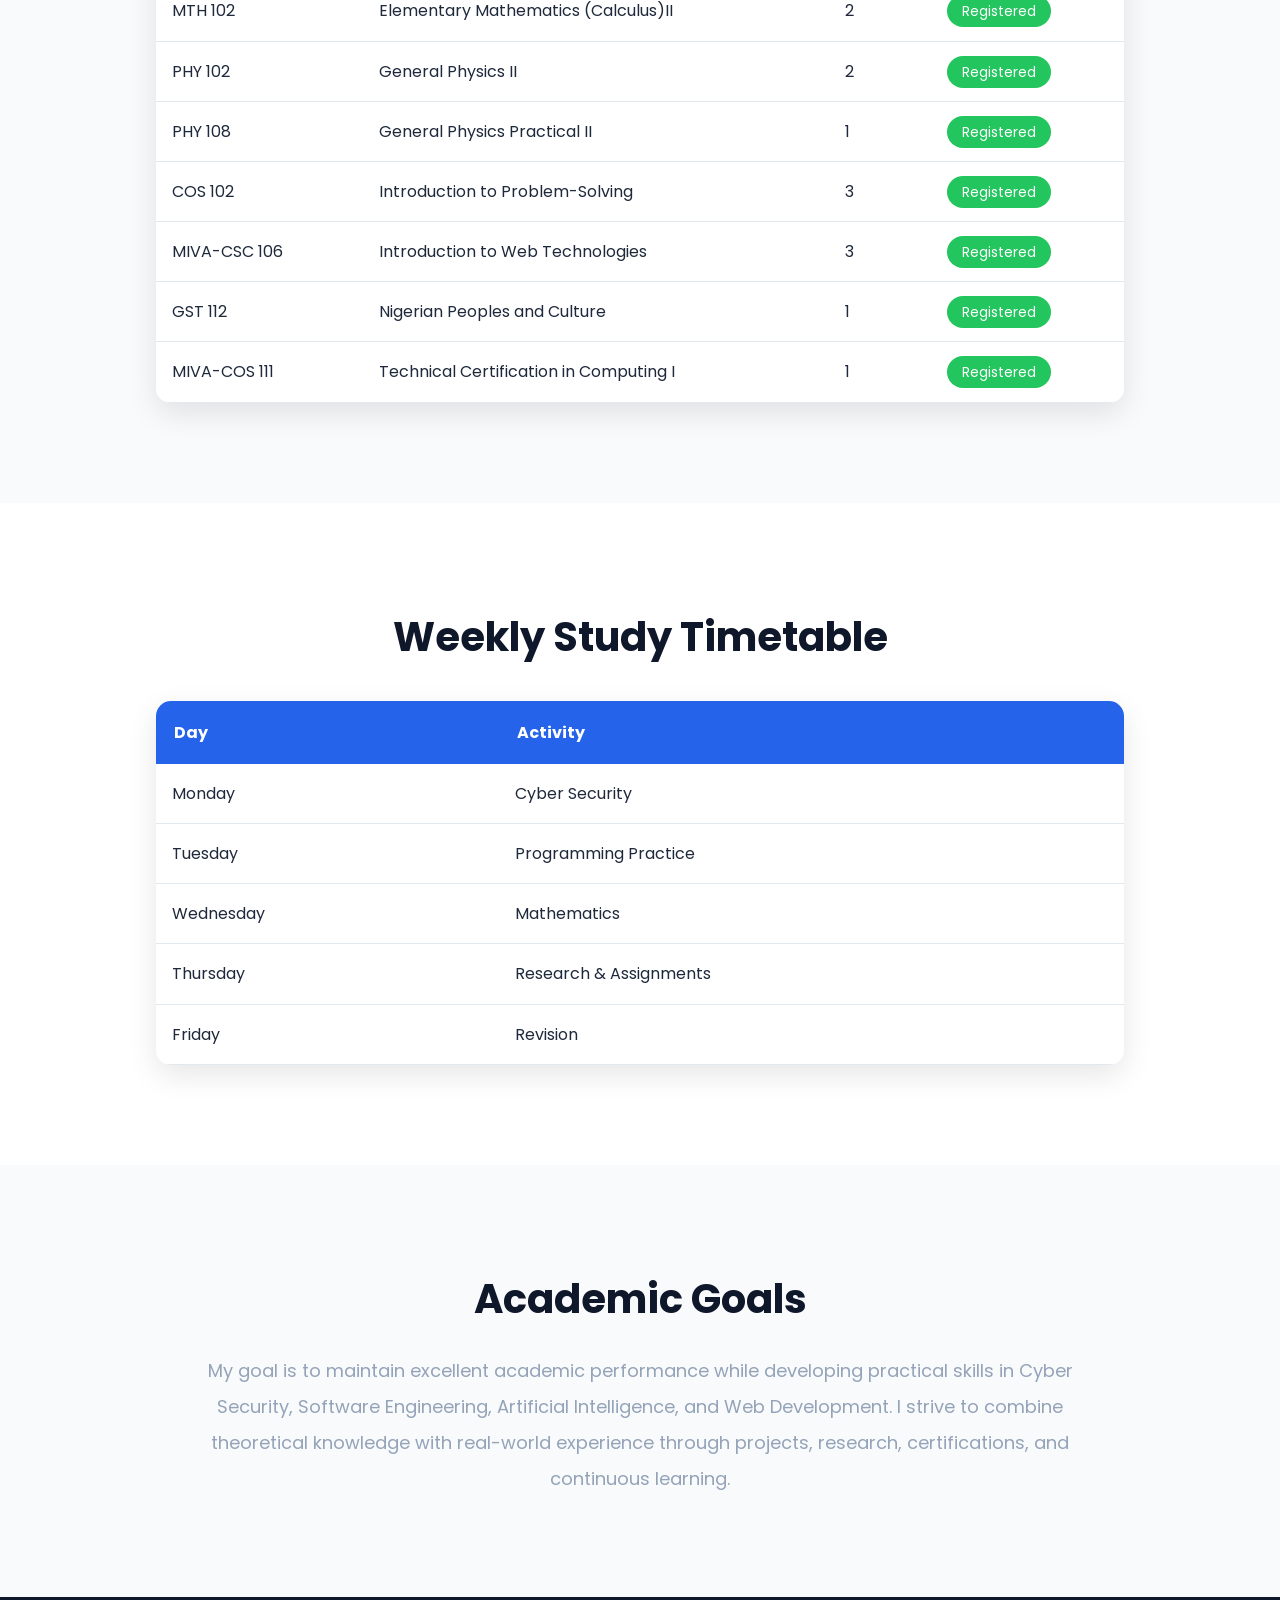
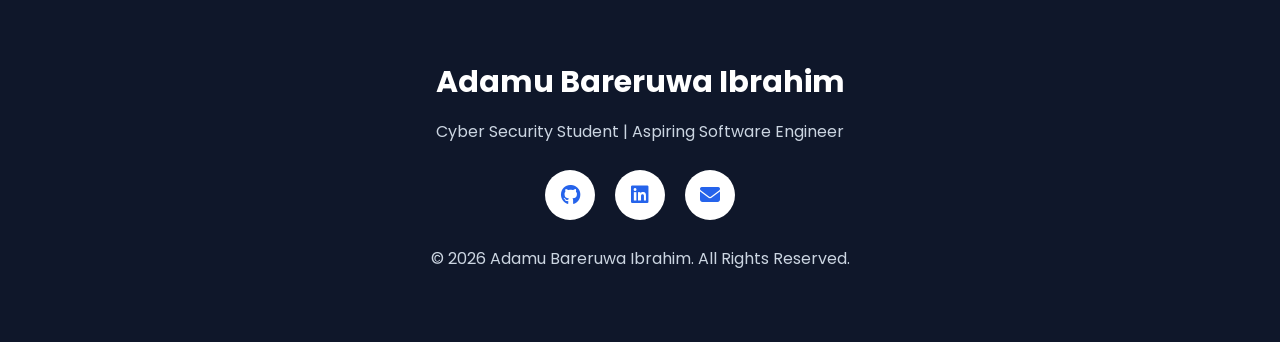
==== commit bc56f127: "Update academics.html" ====
--- a/academics.html
+++ b/academics.html
@@ -128,30 +128,55 @@
                 <tbody>
 
                     <tr>
-                        <td>GST101</td>
-                        <td>Use of English</td>
+                        <td>GST 122</td>
+                        <td>Communication in English Language II</td>
                         <td>2</td>
                         <td><span class="status">Registered</span></td>
                     </tr>
 
                     <tr>
-                        <td>CSC101</td>
-                        <td>Introduction to Computing</td>
+                        <td>MTH 102</td>
+                        <td>Elementary Mathematics (Calculus)II</td>
+                        <td>2</td>
+                        <td><span class="status">Registered</span></td>
+                    </tr>
+
+                    <tr>
+                        <td>PHY 102</td>
+                        <td>General Physics II</td>
+                        <td>2</td>
+                      <td><span class="status">Registered</span></td>
+                    </tr>
+
+                    <tr>
+                        <td>PHY 108</td>
+                        <td>General Physics Practical II</td>
+                        <td>1</td>
+                       <td><span class="status">Registered</span></td>
+                    </tr>
+
+<tr>
+                        <td>COS 102</td>
+                        <td>Introduction to Problem-Solving</td>
                         <td>3</td>
-                        <td><span class="status">Registered</span></td>
-                    </tr>
-
-                    <tr>
-                        <td>CYB101</td>
-                        <td>Introduction to Cyber Security</td>
+                       <td><span class="status">Registered</span></td>
+                    </tr>
+<tr>
+                        <td>MIVA-CSC 106</td>
+                        <td>Introduction to Web Technologies</td>
                         <td>3</td>
-                      <td><span class="status">Registered</span></td>
-                    </tr>
-
-                    <tr>
-                        <td>MTH101</td>
-                        <td>General Mathematics</td>
-                        <td>3</td>
+                       <td><span class="status">Registered</span></td>
+                    </tr>
+<tr>
+                        <td>GST 112</td>
+                        <td>Nigerian Peoples and Culture</td>
+                        <td>1</td>
+                       <td><span class="status">Registered</span></td>
+                    </tr>
+<tr>
+                        <td>MIVA-COS 111</td>
+                        <td>Technical Certification in Computing I</td>
+                        <td>1</td>
                        <td><span class="status">Registered</span></td>
                     </tr>
 
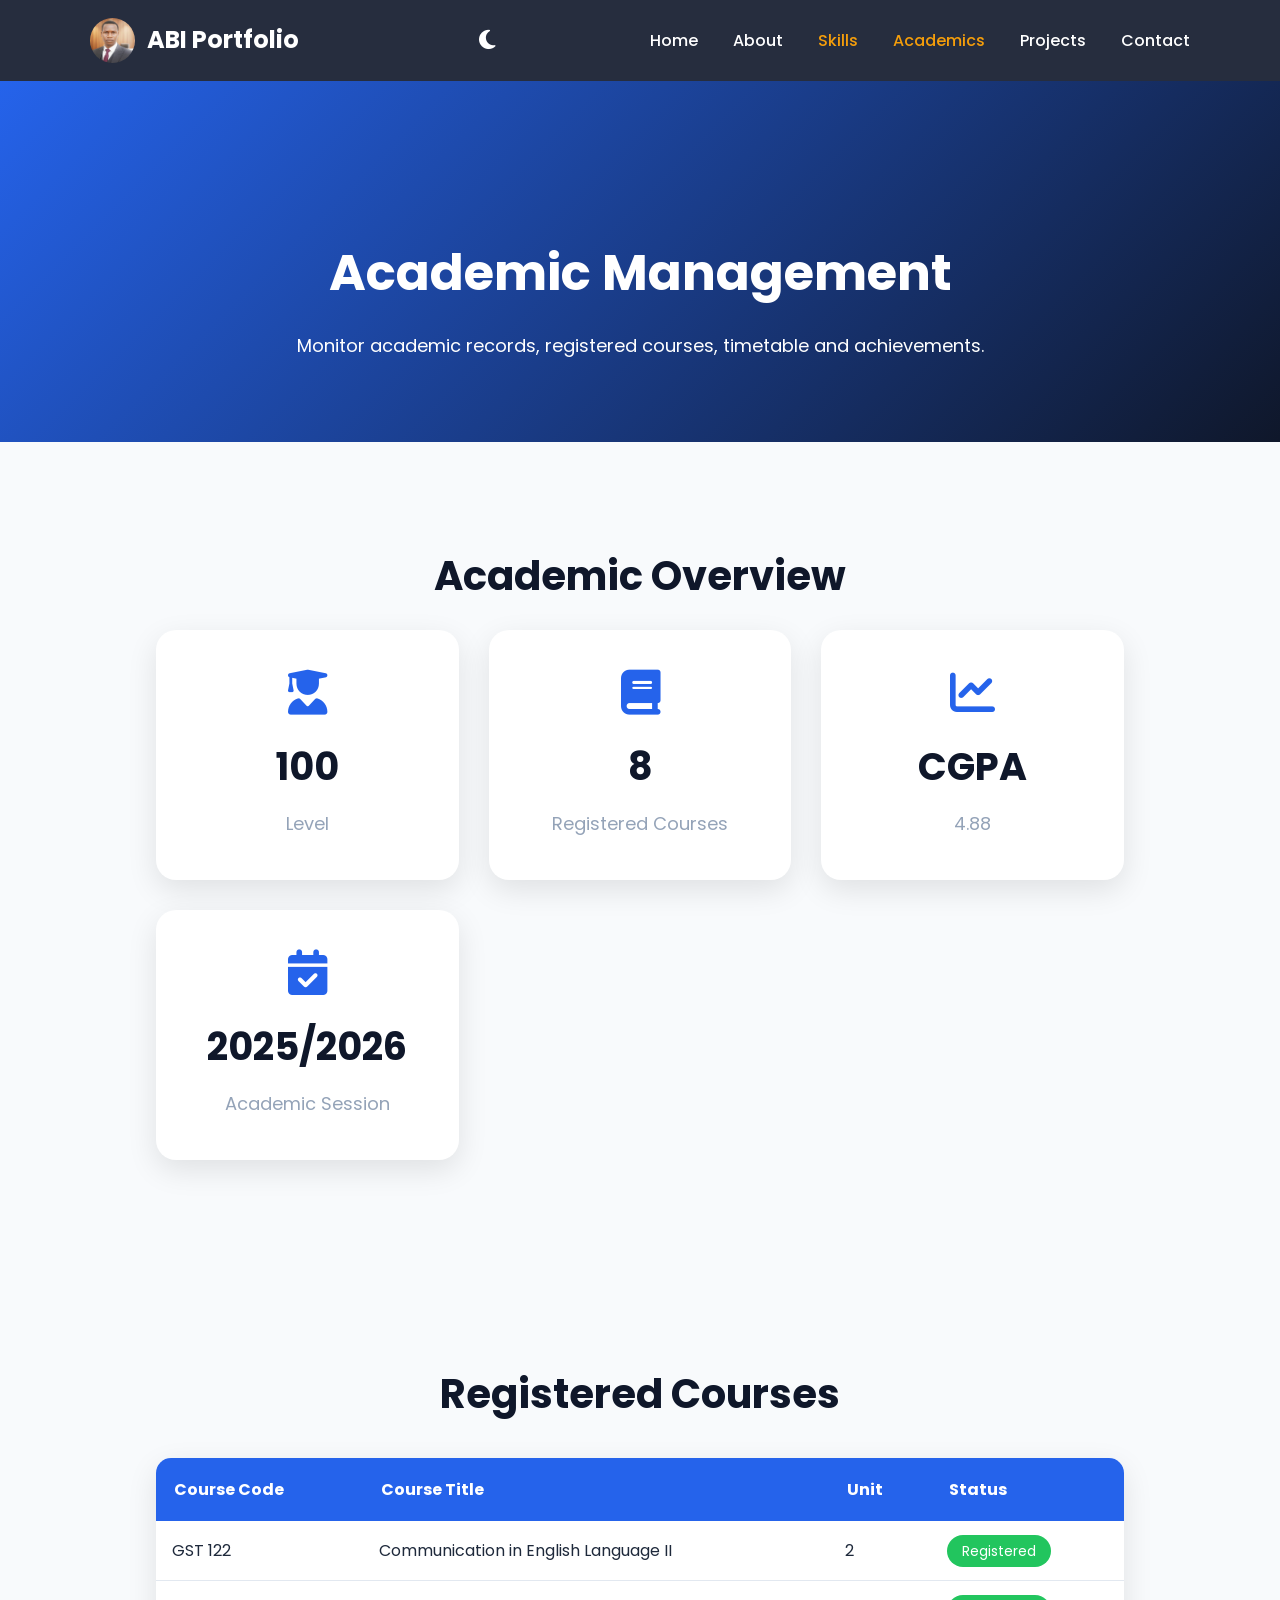
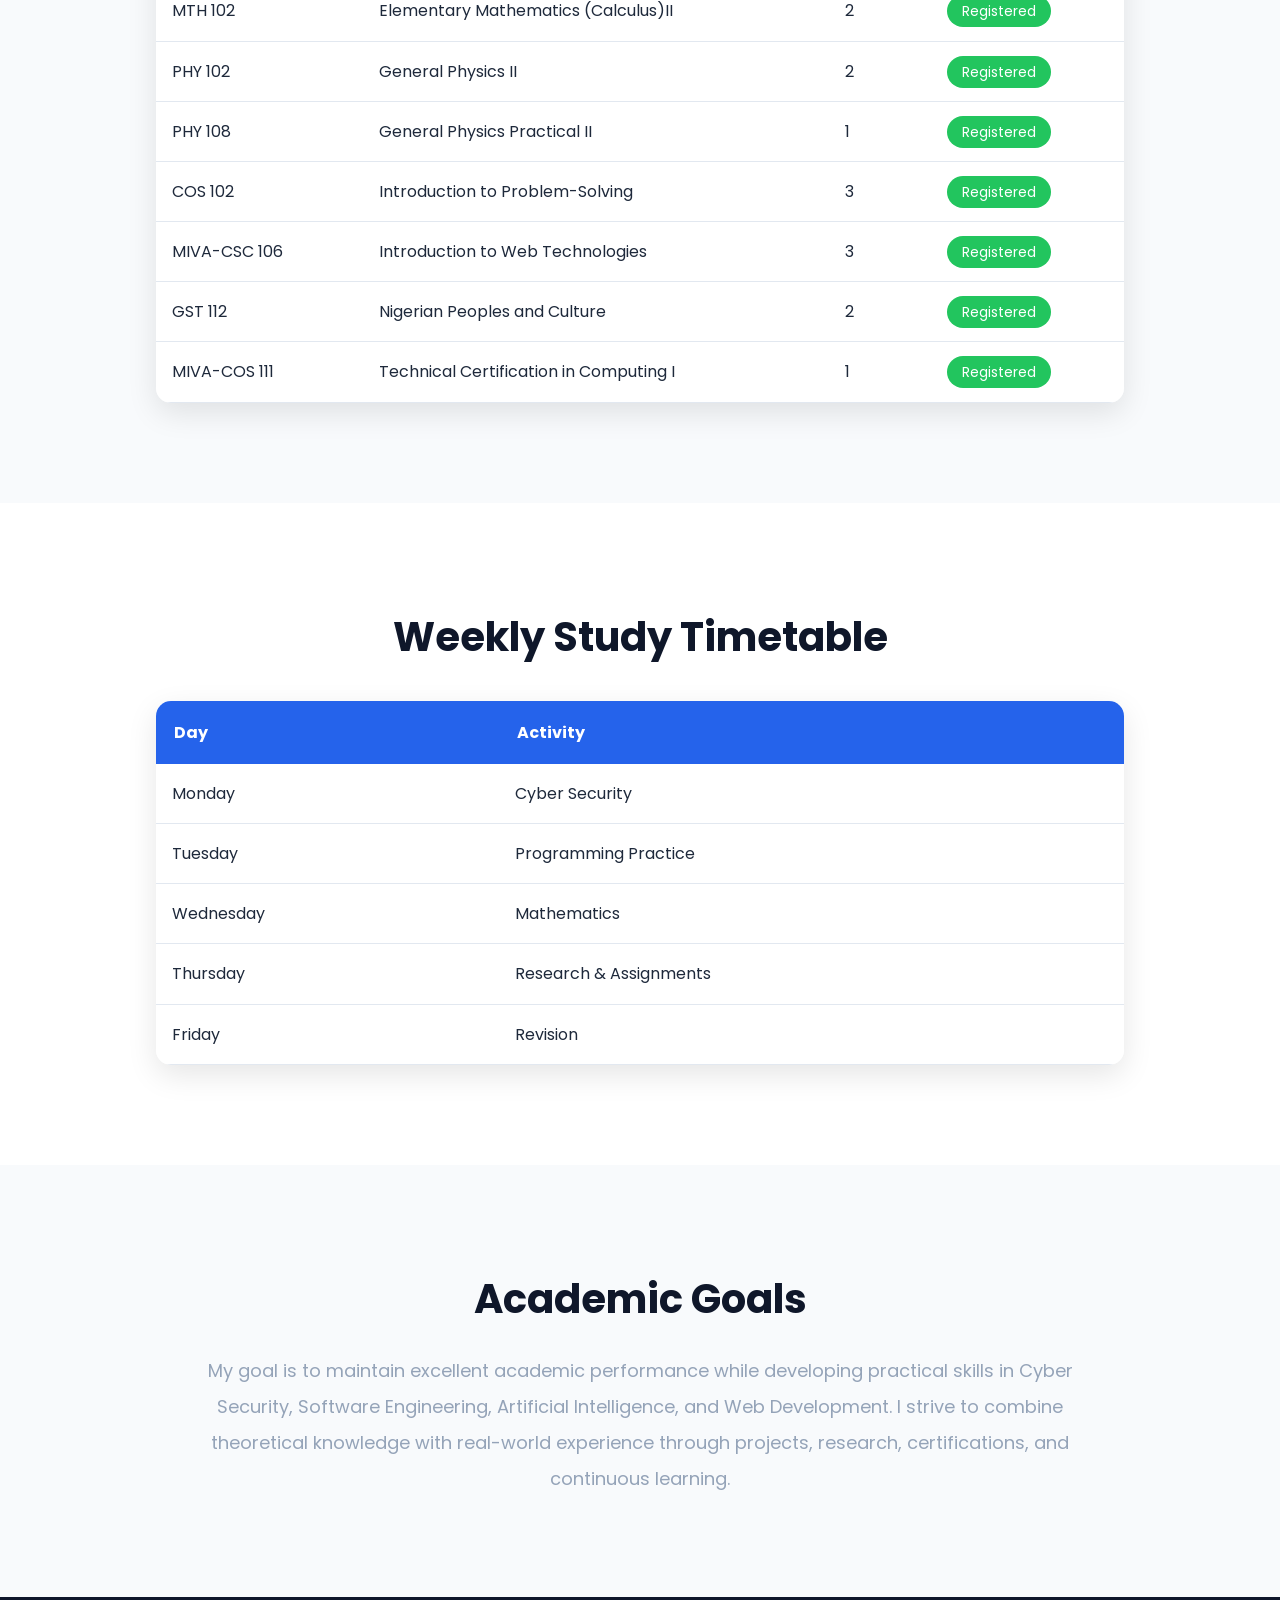
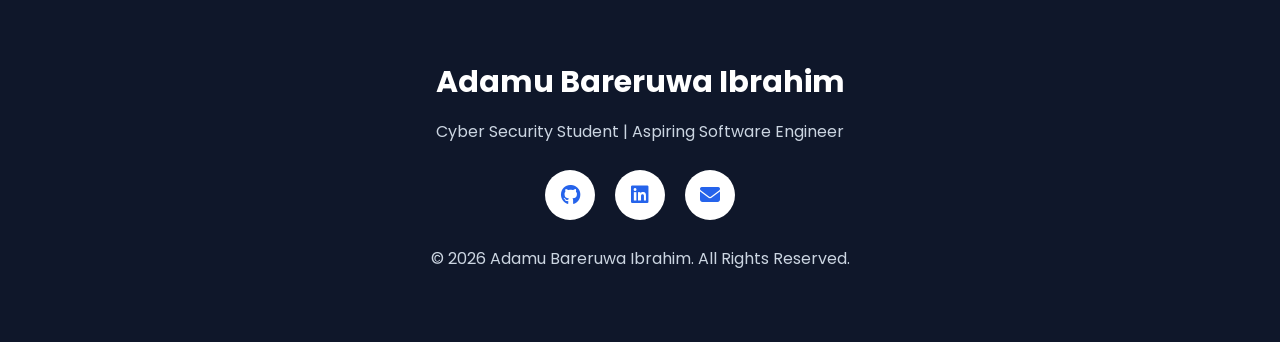
==== commit 82e61b39: "Update academics.html" ====
--- a/academics.html
+++ b/academics.html
@@ -170,7 +170,7 @@
 <tr>
                         <td>GST 112</td>
                         <td>Nigerian Peoples and Culture</td>
-                        <td>1</td>
+                        <td>2</td>
                        <td><span class="status">Registered</span></td>
                     </tr>
 <tr>
